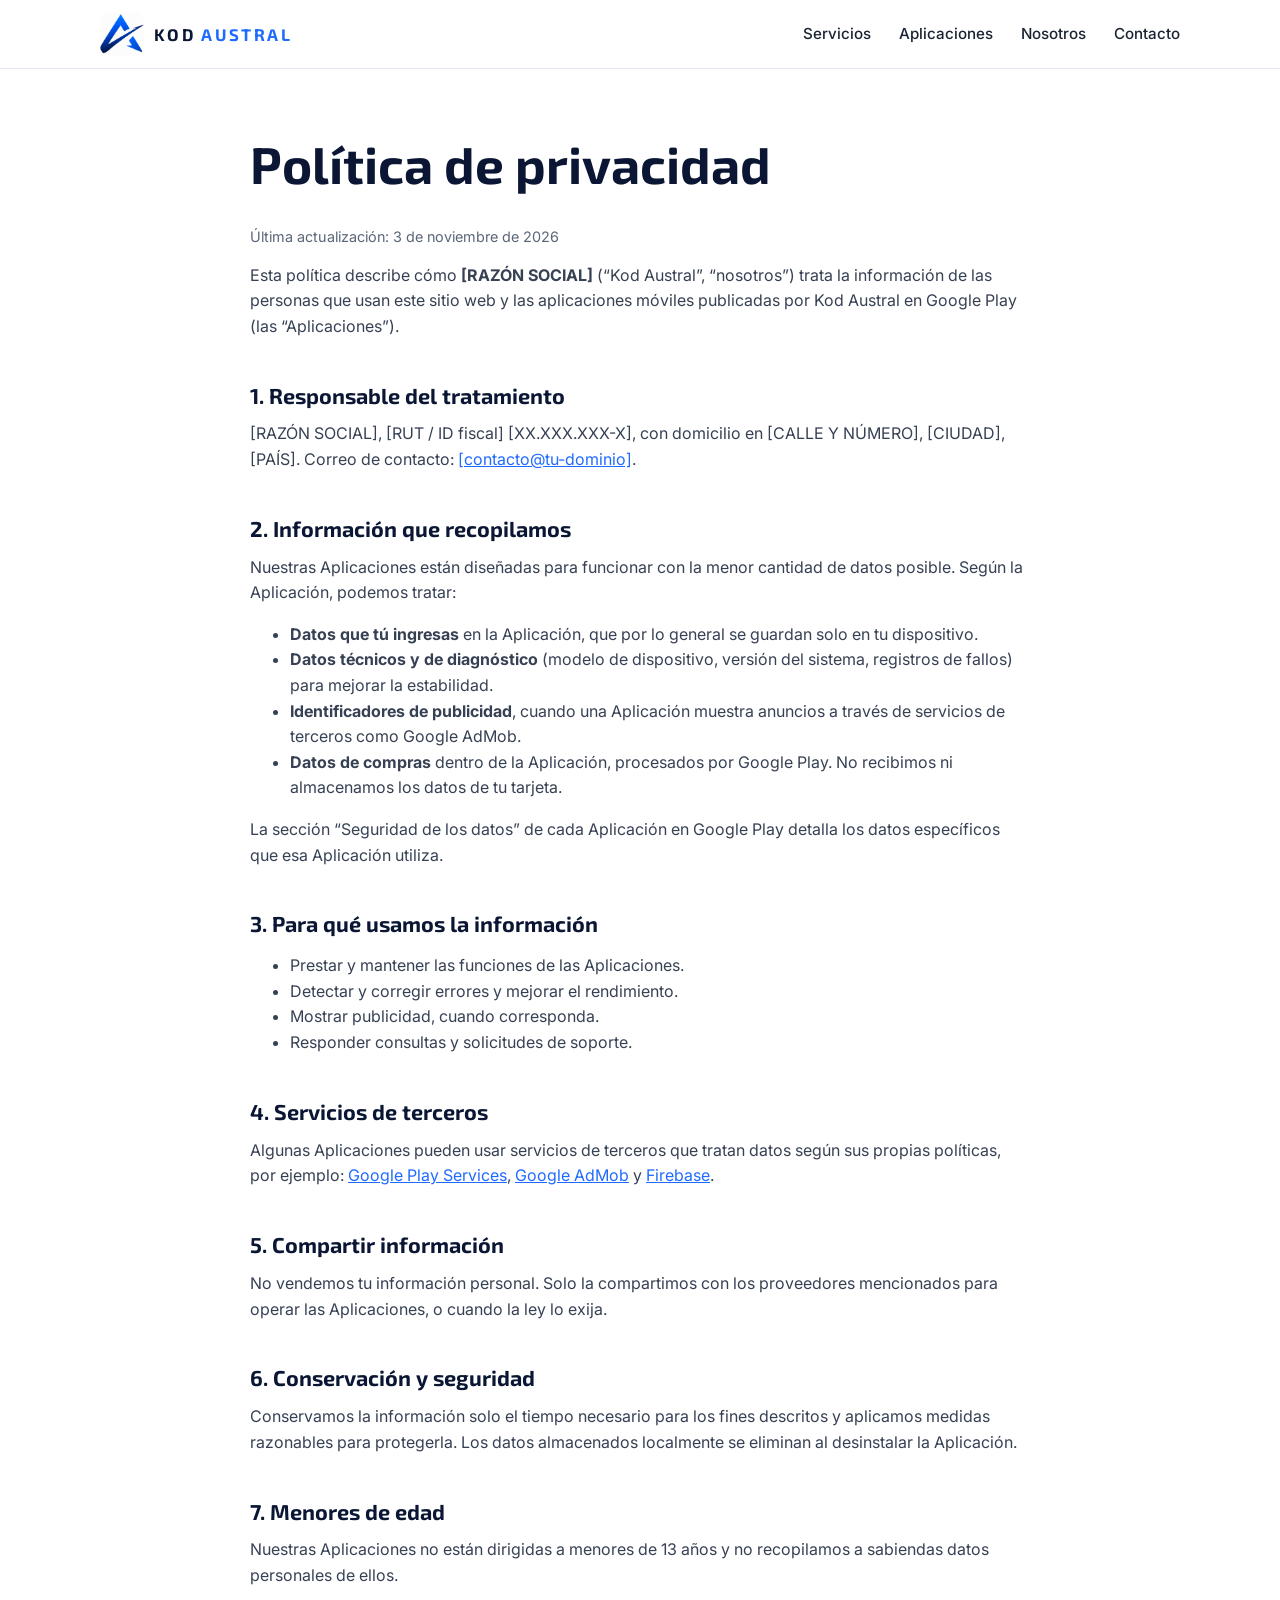
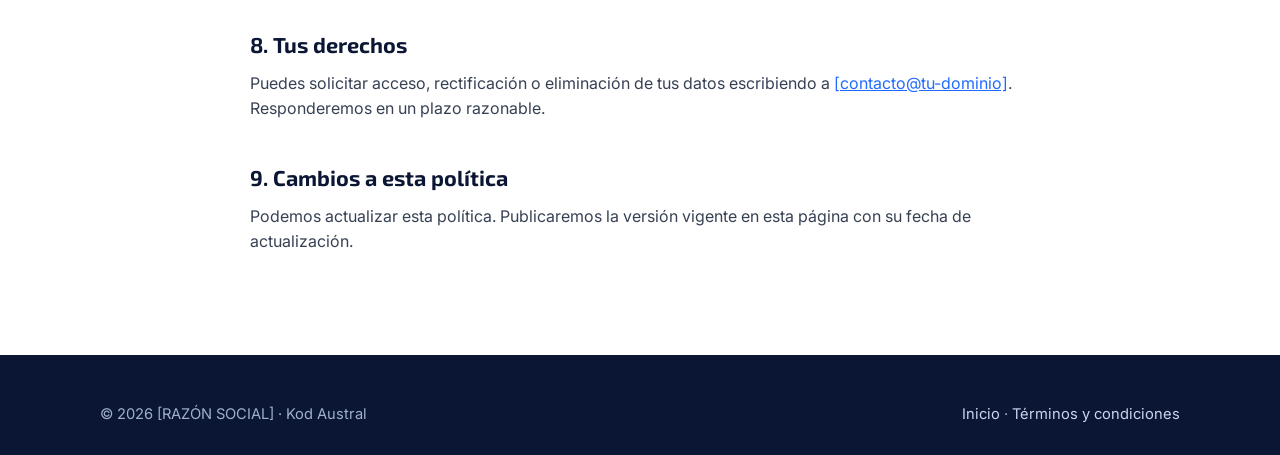
==== privacidad.html @ c6e40cdf "Sitio web Kod Austral Co-Authored-By: Claude Opus 5.5 <noreply@anthropic.com>" ====
<!doctype html>
<html lang="es">
<head>
  <meta charset="utf-8">
  <meta name="viewport" content="width=device-width, initial-scale=1">
  <title>Política de privacidad | Kod Austral</title>
  <meta name="description" content="Política de privacidad de Kod Austral y de sus aplicaciones móviles.">
  <link rel="icon" href="assets/logo.webp" type="image/webp">
  <link rel="preconnect" href="https://fonts.googleapis.com">
  <link rel="preconnect" href="https://fonts.gstatic.com" crossorigin>
  <link href="https://fonts.googleapis.com/css2?family=Exo+2:wght@600;700&family=Inter:wght@400;500;600&display=swap" rel="stylesheet">
  <link rel="stylesheet" href="styles.css">
</head>
<body>

<header class="site-header">
  <div class="container nav">
    <a class="brand" href="index.html" aria-label="Kod Austral - Inicio">
      <div class="brand-mark" aria-hidden="true"></div>
      <span class="brand-name">KOD <span>AUSTRAL</span></span>
    </a>
    <button class="nav-toggle" aria-label="Abrir menú" aria-expanded="false">&#9776;</button>
    <ul class="nav-links">
      <li><a href="index.html#servicios">Servicios</a></li>
      <li><a href="index.html#apps">Aplicaciones</a></li>
      <li><a href="index.html#nosotros">Nosotros</a></li>
      <li><a href="index.html#contacto">Contacto</a></li>
    </ul>
  </div>
</header>

<main class="legal">
  <div class="container">
    <h1>Política de privacidad</h1>
    <p class="updated">Última actualización: 3 de noviembre de 2026</p>

    <p>Esta política describe cómo <strong>[RAZÓN SOCIAL]</strong> (“Kod Austral”, “nosotros”) trata la información de las personas que usan este sitio web y las aplicaciones móviles publicadas por Kod Austral en Google Play (las “Aplicaciones”).</p>

    <h2>1. Responsable del tratamiento</h2>
    <p>[RAZÓN SOCIAL], [RUT / ID fiscal] [XX.XXX.XXX-X], con domicilio en [CALLE Y NÚMERO], [CIUDAD], [PAÍS]. Correo de contacto: <a href="mailto:[contacto@tu-dominio]">[contacto@tu-dominio]</a>.</p>

    <h2>2. Información que recopilamos</h2>
    <p>Nuestras Aplicaciones están diseñadas para funcionar con la menor cantidad de datos posible. Según la Aplicación, podemos tratar:</p>
    <ul>
      <li><strong>Datos que tú ingresas</strong> en la Aplicación, que por lo general se guardan solo en tu dispositivo.</li>
      <li><strong>Datos técnicos y de diagnóstico</strong> (modelo de dispositivo, versión del sistema, registros de fallos) para mejorar la estabilidad.</li>
      <li><strong>Identificadores de publicidad</strong>, cuando una Aplicación muestra anuncios a través de servicios de terceros como Google AdMob.</li>
      <li><strong>Datos de compras</strong> dentro de la Aplicación, procesados por Google Play. No recibimos ni almacenamos los datos de tu tarjeta.</li>
    </ul>
    <p>La sección “Seguridad de los datos” de cada Aplicación en Google Play detalla los datos específicos que esa Aplicación utiliza.</p>

    <h2>3. Para qué usamos la información</h2>
    <ul>
      <li>Prestar y mantener las funciones de las Aplicaciones.</li>
      <li>Detectar y corregir errores y mejorar el rendimiento.</li>
      <li>Mostrar publicidad, cuando corresponda.</li>
      <li>Responder consultas y solicitudes de soporte.</li>
    </ul>

    <h2>4. Servicios de terceros</h2>
    <p>Algunas Aplicaciones pueden usar servicios de terceros que tratan datos según sus propias políticas, por ejemplo: <a href="https://policies.google.com/privacy" target="_blank" rel="noopener">Google Play Services</a>, <a href="https://support.google.com/admob/answer/6128543" target="_blank" rel="noopener">Google AdMob</a> y <a href="https://firebase.google.com/support/privacy" target="_blank" rel="noopener">Firebase</a>.</p>

    <h2>5. Compartir información</h2>
    <p>No vendemos tu información personal. Solo la compartimos con los proveedores mencionados para operar las Aplicaciones, o cuando la ley lo exija.</p>

    <h2>6. Conservación y seguridad</h2>
    <p>Conservamos la información solo el tiempo necesario para los fines descritos y aplicamos medidas razonables para protegerla. Los datos almacenados localmente se eliminan al desinstalar la Aplicación.</p>

    <h2>7. Menores de edad</h2>
    <p>Nuestras Aplicaciones no están dirigidas a menores de 13 años y no recopilamos a sabiendas datos personales de ellos.</p>

    <h2>8. Tus derechos</h2>
    <p>Puedes solicitar acceso, rectificación o eliminación de tus datos escribiendo a <a href="mailto:[contacto@tu-dominio]">[contacto@tu-dominio]</a>. Responderemos en un plazo razonable.</p>

    <h2>9. Cambios a esta política</h2>
    <p>Podemos actualizar esta política. Publicaremos la versión vigente en esta página con su fecha de actualización.</p>
  </div>
</main>

<footer class="site-footer">
  <div class="container">
    <div class="footer-bottom" style="margin-top:0;border-top:0;padding-top:0">
      <span>&copy; <span class="year">2026</span> [RAZÓN SOCIAL] · Kod Austral</span>
      <span><a href="index.html">Inicio</a> · <a href="terminos.html">Términos y condiciones</a></span>
    </div>
  </div>
</footer>

<script src="main.js"></script>
</body>
</html>
---- styles.css ----
:root {
  --navy: #0a1633;
  --navy-2: #12224a;
  --blue: #1f6bff;
  --blue-2: #0b3fbf;
  --ink: #1b2433;
  --muted: #5b6678;
  --line: #e3e8f0;
  --bg: #ffffff;
  --bg-soft: #f4f7fc;
  --radius: 14px;
  --max: 1120px;
}

* { box-sizing: border-box; }
html { scroll-behavior: smooth; }
body {
  margin: 0;
  font-family: "Inter", system-ui, -apple-system, "Segoe UI", Roboto, sans-serif;
  color: var(--ink);
  background: var(--bg);
  line-height: 1.6;
  font-size: 16px;
}
img { max-width: 100%; display: block; }
a { color: var(--blue); }
h1, h2, h3 { font-family: "Exo 2", "Inter", sans-serif; color: var(--navy); line-height: 1.2; margin: 0 0 .6em; }
h1 { font-size: clamp(2rem, 5vw, 3.2rem); font-weight: 700; }
h2 { font-size: clamp(1.6rem, 3.5vw, 2.2rem); font-weight: 700; }
h3 { font-size: 1.15rem; font-weight: 600; }
p { margin: 0 0 1em; }

.container { max-width: var(--max); margin: 0 auto; padding: 0 20px; }

/* Header */
.site-header {
  position: sticky; top: 0; z-index: 50;
  background: rgba(255,255,255,.92);
  backdrop-filter: blur(8px);
  border-bottom: 1px solid var(--line);
}
.nav { display: flex; align-items: center; justify-content: space-between; height: 68px; }
.brand { display: flex; align-items: center; gap: 10px; text-decoration: none; }
.brand-mark {
  width: 44px; height: 44px; border-radius: 10px;
  background: url("assets/logo.webp") 52% 35% / 250% auto no-repeat;
}
.brand-name { font-family: "Exo 2", sans-serif; font-weight: 700; letter-spacing: .14em; font-size: 1.05rem; color: var(--navy); }
.brand-name span { color: var(--blue); }
.nav-links { display: flex; gap: 28px; list-style: none; margin: 0; padding: 0; }
.nav-links a { color: var(--ink); text-decoration: none; font-weight: 500; font-size: .95rem; }
.nav-links a:hover { color: var(--blue); }
.nav-toggle { display: none; background: none; border: 0; font-size: 1.6rem; color: var(--navy); cursor: pointer; }

/* Buttons */
.btn {
  display: inline-block; padding: 13px 24px; border-radius: 999px;
  font-weight: 600; text-decoration: none; transition: transform .15s, box-shadow .15s;
}
.btn-primary { background: linear-gradient(135deg, var(--blue), var(--blue-2)); color: #fff; box-shadow: 0 8px 20px rgba(31,107,255,.3); }
.btn-primary:hover { transform: translateY(-2px); }
.btn-ghost { border: 1.5px solid rgba(255,255,255,.5); color: #fff; }
.btn-ghost:hover { background: rgba(255,255,255,.1); }

/* Hero */
.hero {
  background: radial-gradient(1200px 500px at 85% -10%, rgba(31,107,255,.45), transparent 60%),
              linear-gradient(160deg, var(--navy) 0%, var(--navy-2) 100%);
  color: #dfe7f7;
  padding: 96px 0 88px;
}
.hero h1 { color: #fff; }
.hero h1 em { font-style: normal; color: #6fa0ff; }
.hero p.lead { font-size: 1.15rem; max-width: 620px; color: #c3cfe6; }
.hero-actions { display: flex; flex-wrap: wrap; gap: 14px; margin-top: 28px; }
.eyebrow { text-transform: uppercase; letter-spacing: .18em; font-size: .78rem; font-weight: 600; color: #6fa0ff; margin-bottom: 14px; }

/* Sections */
section { padding: 84px 0; }
.section-soft { background: var(--bg-soft); }
.section-head { max-width: 680px; margin-bottom: 44px; }
.section-head .eyebrow { color: var(--blue); }
.section-head p { color: var(--muted); }

.grid { display: grid; gap: 22px; }
.grid-3 { grid-template-columns: repeat(3, 1fr); }
.grid-2 { grid-template-columns: repeat(2, 1fr); }

.card {
  background: #fff; border: 1px solid var(--line); border-radius: var(--radius);
  padding: 28px;
}
.card p { color: var(--muted); margin: 0; }
.icon {
  width: 46px; height: 46px; border-radius: 12px; margin-bottom: 18px;
  display: grid; place-items: center;
  background: linear-gradient(135deg, rgba(31,107,255,.14), rgba(11,63,191,.08));
  color: var(--blue);
}
.icon svg { width: 24px; height: 24px; }

/* About */
.about { display: grid; grid-template-columns: 1.2fr 1fr; gap: 48px; align-items: center; }
.about-logo { background: #fff; border-radius: var(--radius); border: 1px solid var(--line); padding: 10px; }
.values { list-style: none; padding: 0; margin: 20px 0 0; }
.values li { padding-left: 28px; position: relative; margin-bottom: 10px; }
.values li::before { content: ""; position: absolute; left: 0; top: .55em; width: 14px; height: 2px; background: var(--blue); }

/* Apps */
.app-card { display: flex; gap: 18px; align-items: flex-start; }
.app-card .icon { flex: none; margin: 0; }
.tag { display: inline-block; font-size: .75rem; font-weight: 600; color: var(--blue); background: rgba(31,107,255,.1); padding: 3px 10px; border-radius: 999px; margin-top: 10px; }

/* Contact */
.contact { display: grid; grid-template-columns: 1fr 1fr; gap: 40px; }
.info-list { list-style: none; padding: 0; margin: 0; }
.info-list li { padding: 16px 0; border-bottom: 1px solid var(--line); }
.info-list li:last-child { border-bottom: 0; }
.info-list strong { display: block; font-size: .8rem; text-transform: uppercase; letter-spacing: .1em; color: var(--muted); font-weight: 600; margin-bottom: 2px; }
.info-list span, .info-list a { color: var(--navy); font-weight: 500; text-decoration: none; }

/* Legal pages */
.legal { padding: 64px 0 84px; }
.legal .container { max-width: 820px; }
.legal h2 { font-size: 1.35rem; margin-top: 2em; }
.legal p, .legal li { color: #374154; }
.legal .updated { color: var(--muted); font-size: .9rem; }

/* Footer */
.site-footer { background: var(--navy); color: #9fb0cf; padding: 48px 0 28px; font-size: .92rem; }
.footer-grid { display: grid; grid-template-columns: 1.4fr 1fr 1fr; gap: 32px; }
.site-footer h3 { color: #fff; font-size: 1rem; }
.site-footer a { color: #c9d6ee; text-decoration: none; }
.site-footer a:hover { color: #fff; }
.site-footer ul { list-style: none; padding: 0; margin: 0; }
.site-footer li { margin-bottom: 8px; }
.footer-bottom { border-top: 1px solid rgba(255,255,255,.1); margin-top: 36px; padding-top: 20px; display: flex; justify-content: space-between; flex-wrap: wrap; gap: 10px; }

/* Responsive */
@media (max-width: 900px) {
  .grid-3 { grid-template-columns: 1fr 1fr; }
  .about, .contact { grid-template-columns: 1fr; }
  .footer-grid { grid-template-columns: 1fr 1fr; }
}
@media (max-width: 640px) {
  .grid-3, .grid-2, .footer-grid { grid-template-columns: 1fr; }
  section { padding: 64px 0; }
  .hero { padding: 72px 0 64px; }
  .nav-toggle { display: block; }
  .nav-links {
    display: none; position: absolute; top: 68px; left: 0; right: 0;
    flex-direction: column; gap: 0; background: #fff; border-bottom: 1px solid var(--line);
  }
  .nav-links.open { display: flex; }
  .nav-links a { display: block; padding: 14px 20px; }
}
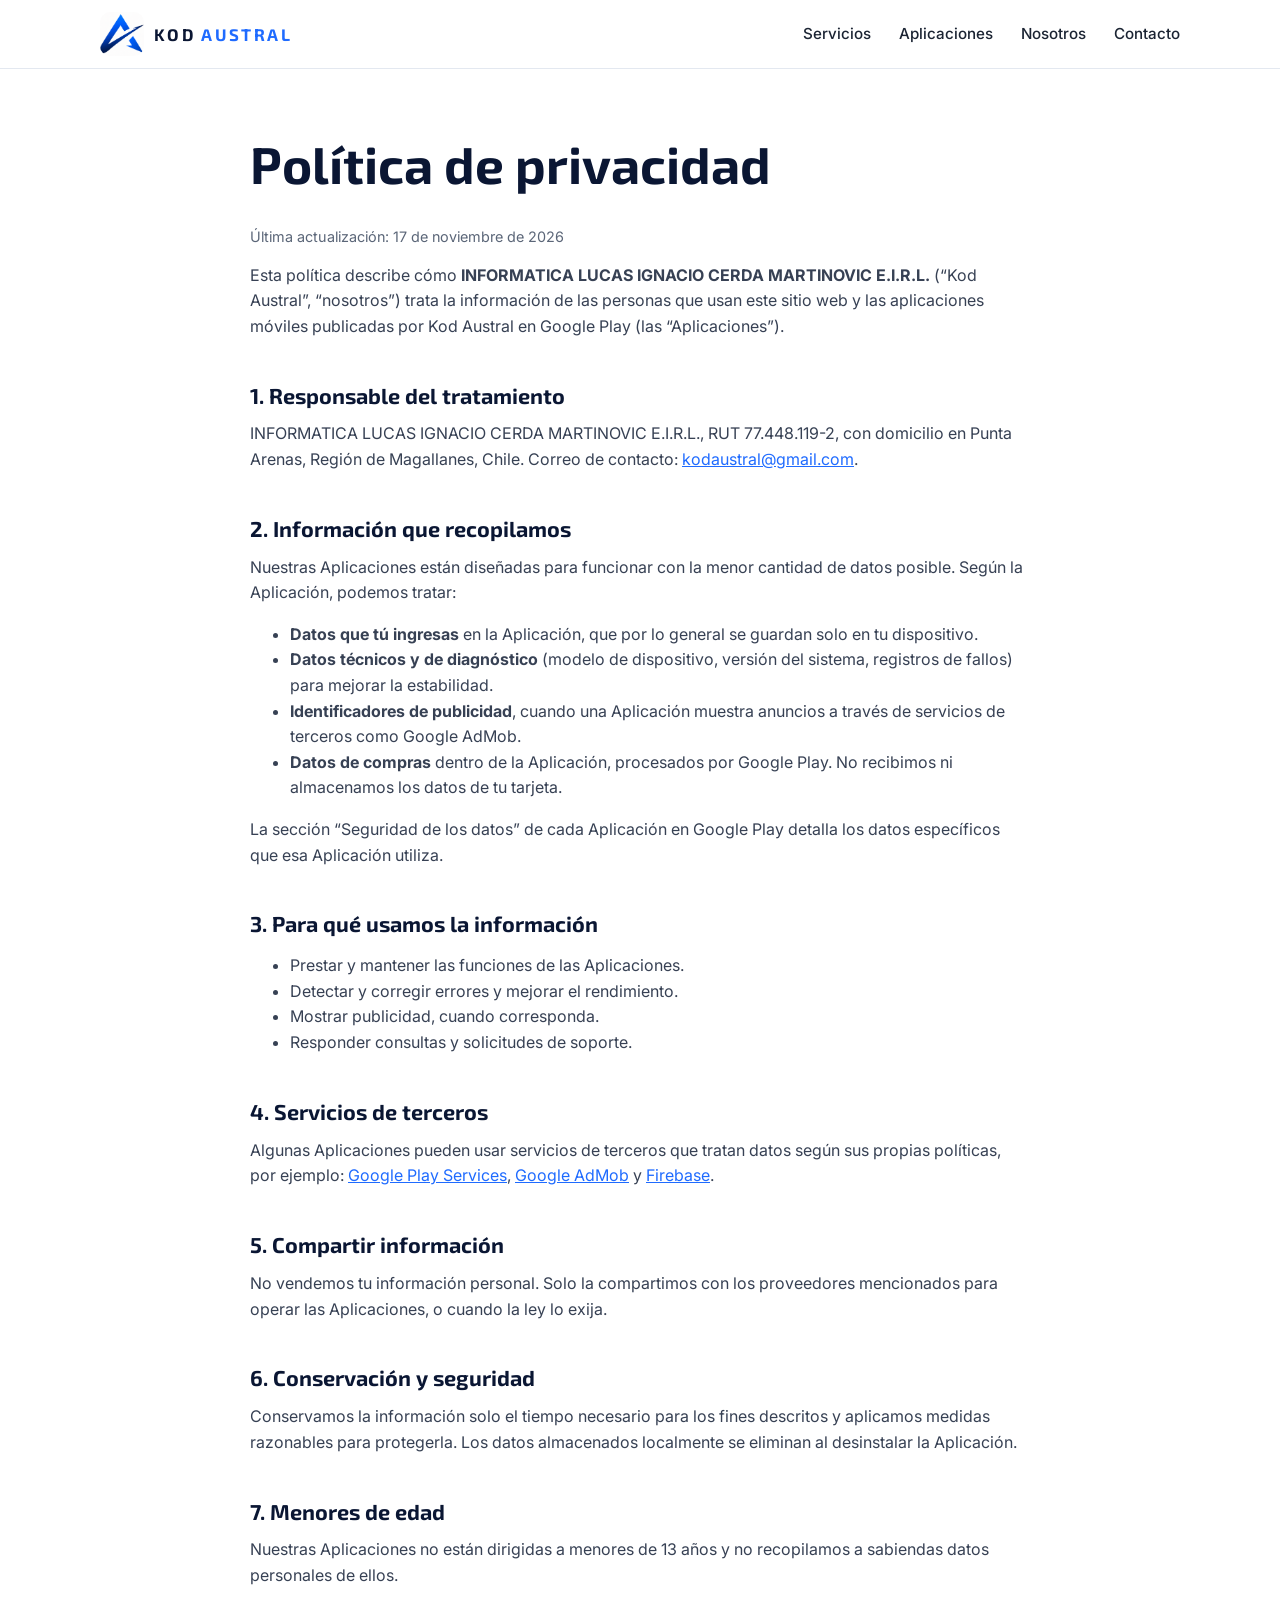
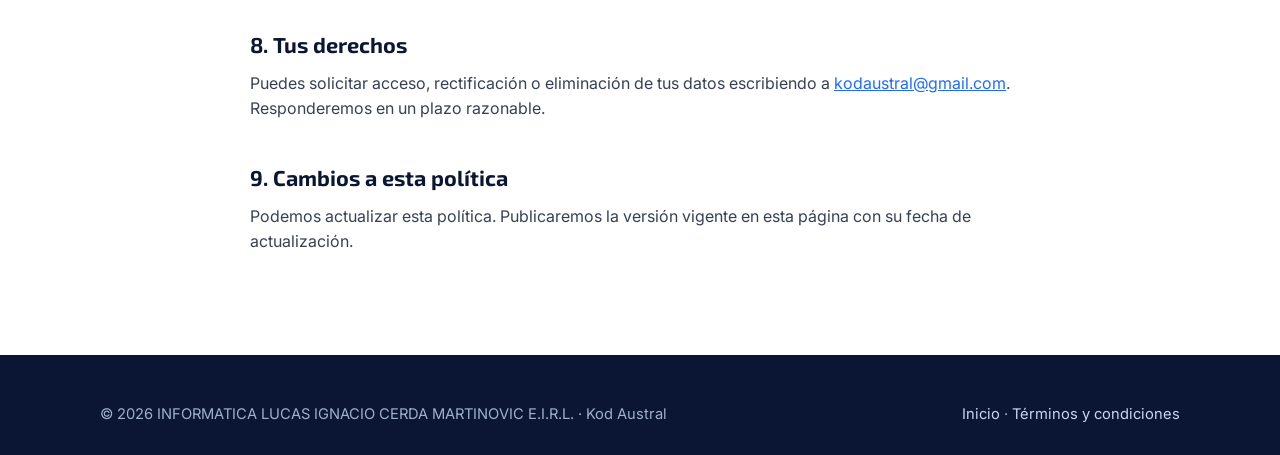
==== commit 9bd0b620: "Completar datos de la empresa Co-Authored-By: Claude Opus 5.5 <noreply@anthropic.com>" ====
--- a/privacidad.html
+++ b/privacidad.html
@@ -32,12 +32,12 @@
 <main class="legal">
   <div class="container">
     <h1>Política de privacidad</h1>
-    <p class="updated">Última actualización: 3 de noviembre de 2026</p>
+    <p class="updated">Última actualización: 17 de noviembre de 2026</p>
 
-    <p>Esta política describe cómo <strong>[RAZÓN SOCIAL]</strong> (“Kod Austral”, “nosotros”) trata la información de las personas que usan este sitio web y las aplicaciones móviles publicadas por Kod Austral en Google Play (las “Aplicaciones”).</p>
+    <p>Esta política describe cómo <strong>INFORMATICA LUCAS IGNACIO CERDA MARTINOVIC E.I.R.L.</strong> (“Kod Austral”, “nosotros”) trata la información de las personas que usan este sitio web y las aplicaciones móviles publicadas por Kod Austral en Google Play (las “Aplicaciones”).</p>
 
     <h2>1. Responsable del tratamiento</h2>
-    <p>[RAZÓN SOCIAL], [RUT / ID fiscal] [XX.XXX.XXX-X], con domicilio en [CALLE Y NÚMERO], [CIUDAD], [PAÍS]. Correo de contacto: <a href="mailto:[contacto@tu-dominio]">[contacto@tu-dominio]</a>.</p>
+    <p>INFORMATICA LUCAS IGNACIO CERDA MARTINOVIC E.I.R.L., RUT 77.448.119-2, con domicilio en Punta Arenas, Región de Magallanes, Chile. Correo de contacto: <a href="mailto:kodaustral@gmail.com">kodaustral@gmail.com</a>.</p>
 
     <h2>2. Información que recopilamos</h2>
     <p>Nuestras Aplicaciones están diseñadas para funcionar con la menor cantidad de datos posible. Según la Aplicación, podemos tratar:</p>
@@ -70,7 +70,7 @@
     <p>Nuestras Aplicaciones no están dirigidas a menores de 13 años y no recopilamos a sabiendas datos personales de ellos.</p>
 
     <h2>8. Tus derechos</h2>
-    <p>Puedes solicitar acceso, rectificación o eliminación de tus datos escribiendo a <a href="mailto:[contacto@tu-dominio]">[contacto@tu-dominio]</a>. Responderemos en un plazo razonable.</p>
+    <p>Puedes solicitar acceso, rectificación o eliminación de tus datos escribiendo a <a href="mailto:kodaustral@gmail.com">kodaustral@gmail.com</a>. Responderemos en un plazo razonable.</p>
 
     <h2>9. Cambios a esta política</h2>
     <p>Podemos actualizar esta política. Publicaremos la versión vigente en esta página con su fecha de actualización.</p>
@@ -80,7 +80,7 @@
 <footer class="site-footer">
   <div class="container">
     <div class="footer-bottom" style="margin-top:0;border-top:0;padding-top:0">
-      <span>&copy; <span class="year">2026</span> [RAZÓN SOCIAL] · Kod Austral</span>
+      <span>&copy; <span class="year">2026</span> INFORMATICA LUCAS IGNACIO CERDA MARTINOVIC E.I.R.L. · Kod Austral</span>
       <span><a href="index.html">Inicio</a> · <a href="terminos.html">Términos y condiciones</a></span>
     </div>
   </div>
